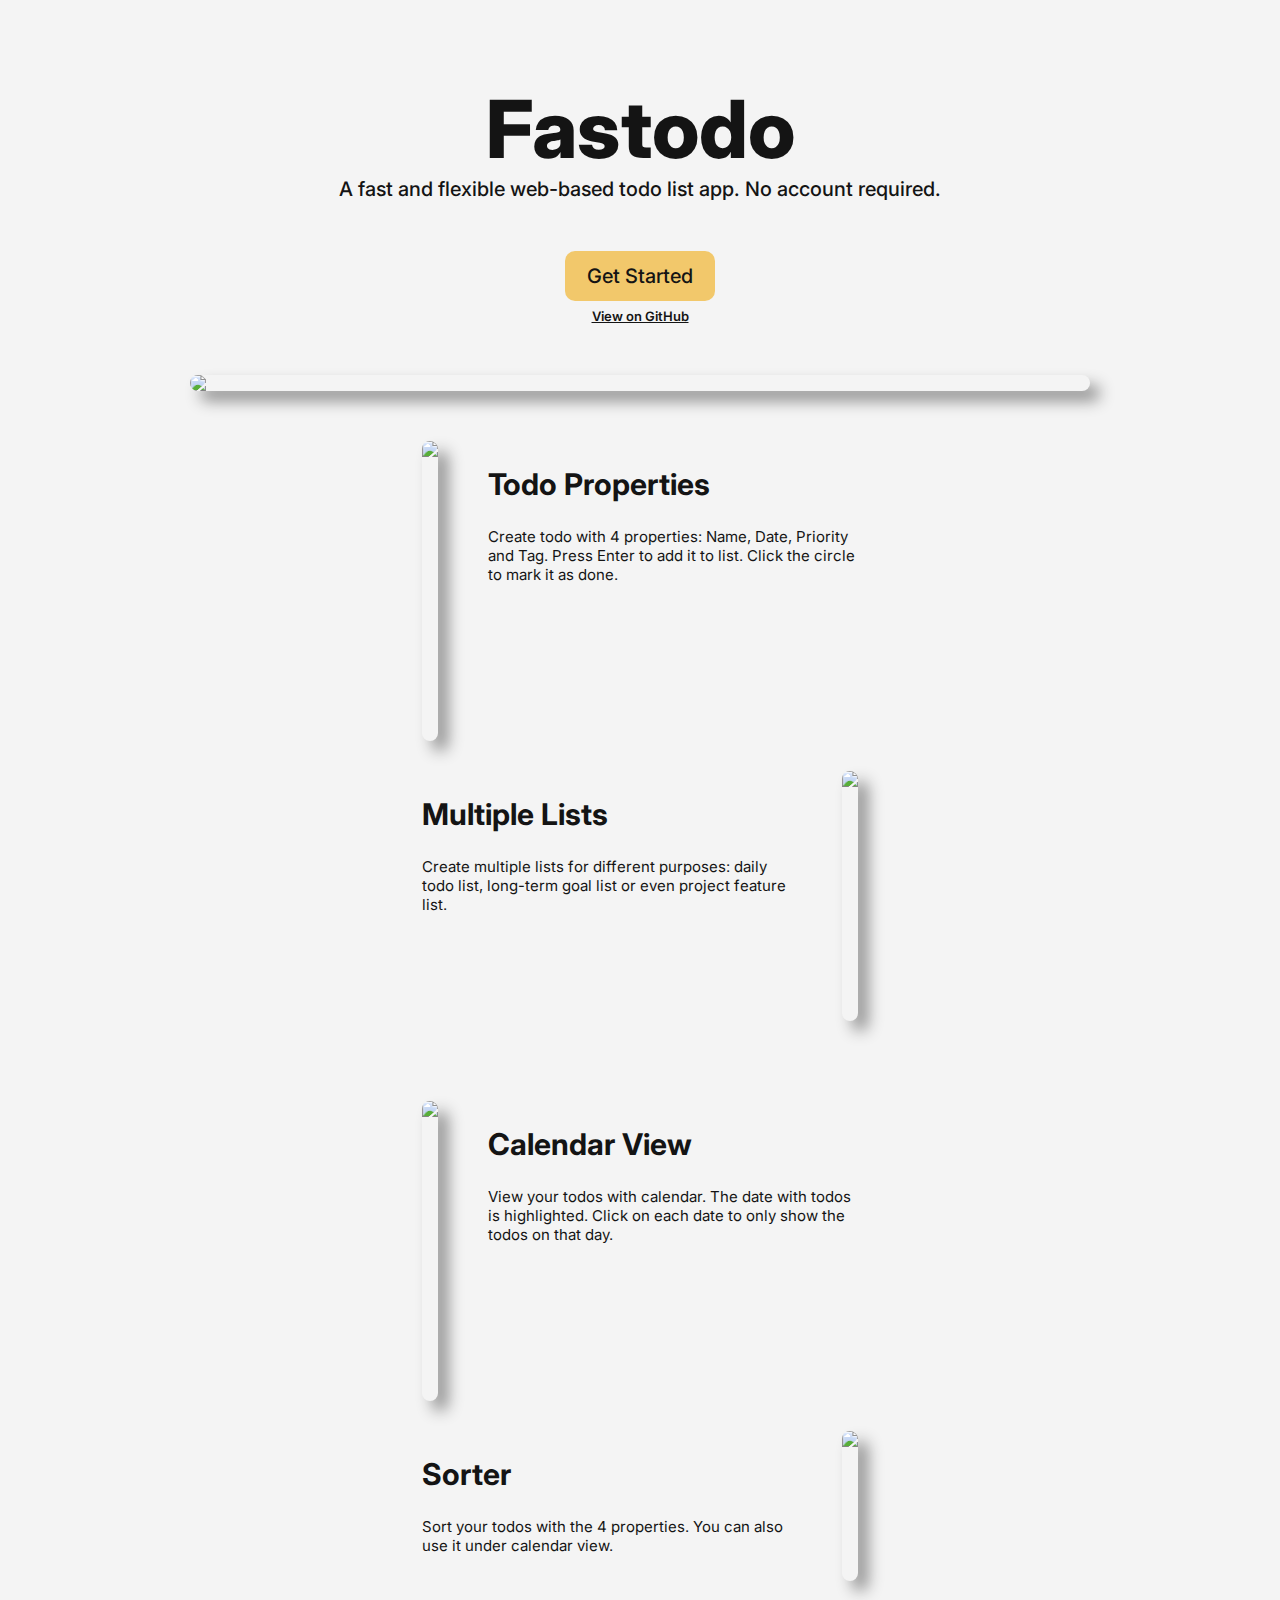
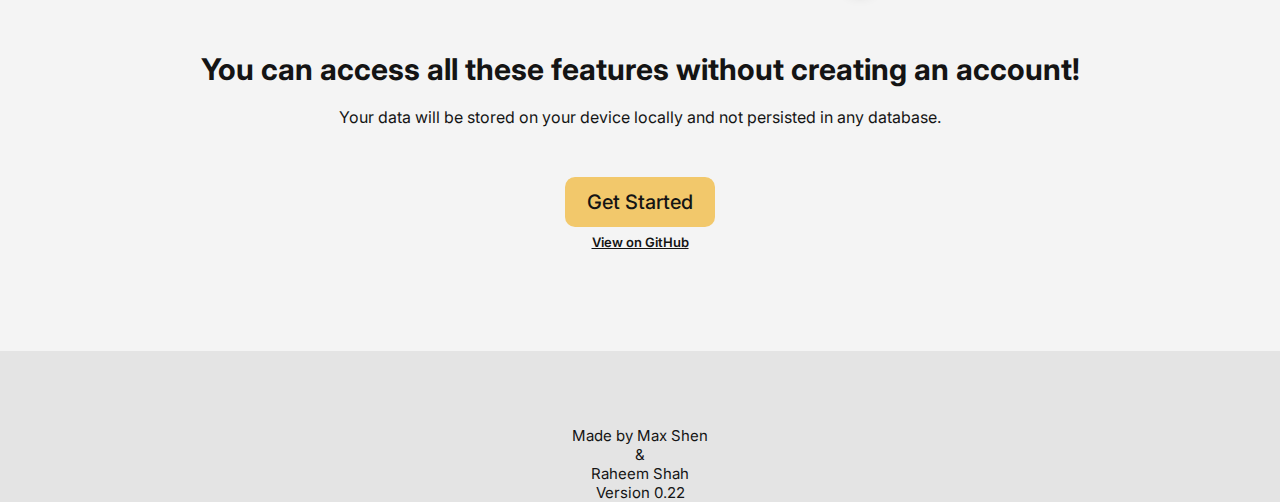
==== dashboard.html @ dde2e319 "0.22" ====
<!DOCTYPE html>

<html>
  <head>
    <title>Fastodo</title>
    <link rel="icon" type="image/x-icon" href="favicon.ico">
    <link rel="stylesheet" href="/css/dashboard.css">
    <script src="https://kit.fontawesome.com/44a1dd0b54.js" crossorigin="anonymous"></script>
    <meta name="viewport" content="width=device-width,initial-scale=1.0">
  </head>
  <body>
    <div class="mobile">
      <p>
        Use fastodo on tablet or computer.<br>
        The mobile app version is still in progress.
      </p>
      <a class="start" href="index.html">Return To Home</a>
    </div>

    <div class="left-bar">
      <div class="fastodo">
        <img class="icon" src="favicon.ico"></img>
        <a href="index.html" class="name">Fastodo </a>
      </div>
      <div class="header">My Lists</div>
      <div class="lists"></div>
      <div class="list-creator"><i class="fa-solid fa-plus"></i> New List</div>
    </div>

    <div class="greeting">
      <div class="flex-row">
        <div class="date"></div>
        <div>
          <div class="greet-message"></div>
          <span id="userEmail" class="usr-name"></span>  
          <div class="gray">What's your plan for today?</div>
          <button id="signout" title="Logout">
            <a href="#">
              <i class='bx bx-log-out icon'></i>
              <span class="text nav-text">Logout</span>
          </a>
          </button>
         </div>
      </div>
    </div>
    <div class="todo-list">
      <div class="todo-creator">
        <input type="text" class="input-name" placeholder="Add Todo"></input>
        <div>
          <label>Date</label>
          <input type="date" class="todo-creator-date"></input>
        </div>
        <div class="todo-priority">
          <label>Priority</label>
          <span>
            <input type="radio" class="high">High</input>
          </span>
          <span>
            <input type="radio" class="mid">Mid</input>
          </span>
          <span>
            <input type="radio" class="low" checked>Low</input>
          </span>
          <span></span>
        </div>
        <div>
          <label>Tag</label>
          <input type="text" class="todo-creator-tag"></input>
        </div>
      </div>
    </div>

    <div class="right-bar">
      <div class="calendar-nav">
        <i class="fa-solid fa-caret-left"></i>
        <div>
          <div class="year">2022</div>
          <div class="month"></div>
        </div>
        <i class="fa-solid fa-caret-right"></i>
      </div>
      <div class="calendar"></div>
      <div class="show-all">Show All</div>
      <div class="header">Sort Method</div>
      <div class="sort-list">
        <button class="sort-button sort-none">None</button>
        <button class="sort-button sort-name">Name</button>
        <button class="sort-button sort-date">Date</button>
        <button class="sort-button sort-priority">Priority</button>
        <button class="sort-button sort-tag">Tag</button>
      </div>
    </div>

    <!-- todo template -->
    <template class="todo-template">
      <div class="todo-title">
        <button class="todo-checkbox" checked="false">
          <svg width="10" height="10" checked="false">
            <path stroke="black" fill="transparent" d="M 1 3 L 4 7 L 8 0">
            </path>
          </svg>
        </button>
        <div class="flex-column date-name">
          <div class="display-date"></div>
          <input type="text" class="todo-name" placeholder="Todo Name"></input>
        </div>
        <input type="text" class="todo-tag"></input>
      </div>
      <div>
        <label>Date</label>
        <input type="date" class="todo-date"></input>
      </div>
      <div class="todo-priority">
        <label>Priority</label>
        <span>
          <input type="radio" class="high">High</input>
        </span>
        <span>
          <input type="radio" class="mid">Mid</input>
        </span>
        <span>
          <input type="radio" class="low">Low</input>
        </span>
        <div class="delete-button"><i class="fa-solid fa-trash-can"></i></div>
      </div>
    </template>

    <template class="list-template">
      <input type="text"></input>
      <i class="fa-solid fa-xmark"></i>
    </template>
    <script src="https://www.gstatic.com/firebasejs/7.14.1/firebase-app.js"></script>
    <script src="https://www.gstatic.com/firebasejs/7.14.1/firebase-auth.js"></script>
    <script src="js/firebase-app-compat.js"></script>
    <script src="js/firebase-storage-compat.js"></script>
    <script src="js/firebase-analytics-compat.js"></script>
    <script src="js/firebase-database-compat.js"></script>
    <script src="js/firebase-firestore-compat.js"></script>
    <script src="js/firebase-auth-compat.js"></script>
    <script src="/js/auth.js"></script>
    <script src="/js/script.js"></script>
    <script src="/js/session.js"></script>
  </body>
</html>
---- css/dashboard.css ----
@import url('https://fonts.googleapis.com/css2?family=Inter:wght@300;400;500;600;700;800&family=Source+Code+Pro:ital,wght@0,300;0,400;0,500;0,600;0,700;0,800;1,600;1,700;1,800&display=swap');

:root {
  --todo-background: #252525;
  --todo-gray: #a2a2a2;
  --left-bar-width: min(20%, 210px);
  --right-bar-width: min(30%, 320px);
  --calendar-side: min(250px, 22vw);
}

* {
  background-color: #141414;
  color: #e4e4e4;
  font-family: 'Inter', sans-serif;
  font-size: 15px;
  scrollbar-width: none;
}

::-webkit-scrollbar {
  display: none;
}

.icon {
  transform: rotate(0);
  transition: 1s;
}

.icon.rotate {
  transform: rotate(360deg);
}

.greeting {
  margin: 40px 0 40px min(520px, 20%);
  transition: 0.6s;
}

.greeting div {
  font-weight: 700;
}

.date {
  margin: auto 10px;
  font-size: min(25px, 2vw);
  text-align: center;
}

.greet-message {
  font-size: min(35px, 3vw);
}

.usr-name{
  font-size: min(35px, 2vw);
}

.gray {
  font-size: min(30px, 3vw);
  color: #909090;
}

.flex-row {
  display: flex;
  width: 690px;
  gap: 15px;
}

.left-bar {
  position: fixed;
  top: 0;
  left: 0;
  width: var(--left-bar-width);
  height: 100%;
  background-color: var(--todo-background);
}

.left-bar * {
  background-color: var(--todo-background);
}

.fastodo {
  margin: 15px 0 50px 10px;
}

.fastodo * {
  vertical-align: middle;
}

img {
  display: inline;
  width: min(25px, 3vw);
  margin-left: 5px;
}

.name {
  text-decoration: none;
  font-size: min(25px, 3vw);
  font-weight: 700;
}

.header {
  margin-left: 20px;
  font-weight: 700;
  margin-bottom: 5px;
}

.lists {
  padding: 10px 0;
  display: flex;
  flex-direction: column;
}

.lists div {
  width: min(170px, 80%);
  height: 50px;
  margin: 0 auto;
  line-height: 50px;
  padding-left: 8px;
  border-radius: 8px;
  cursor: pointer;
}

.lists input {
  width: min(140px, 80%);
  border-style: none;
  outline: none;
  pointer-events: none;
}

.lists .active {
  background-color: #f2c86b;
}

.lists .active input {
  background-color: #f2c86b;
  color: #141414;
  pointer-events: auto;
}

.fa-xmark {
  background-color: transparent;
}

.lists .fa-xmark {
  visibility: hidden;
  color: #141414;
}

.lists .active .fa-xmark {
  visibility: visible;
}

.list-creator {
  width: min(150px, 80%);
  height: 50px;
  margin: 0 auto;
  line-height: 20px;
  padding-left: 8px;
  border-radius: 8px;
  color: #a2a2a2;
  cursor: pointer;
}

.fa-plus {
  color: #a2a2a2;
}

.foot {
  position: absolute;
  left: 20px;
  bottom: 10px;
  font-size: 10px;
  color: #a2a2a2;
}

.foot a {
  font-size: 10px;
  color: #a2a2a2;
}

.sort-list {
  margin-top: 15px;
  margin-left: 35px;
  background-color: #141414;
  display: flex;
  flex-direction: column;
  height: calc(60% - var(--calendar-side));
  border-radius: 8px;
  justify-content: space-around;
  gap: 10px;
  flex-wrap: wrap;
}

.sort-method-selector {
  background-color: var(--todo-background);
  width: 50px;
  height: 50px;
  line-height: 50px;
  text-align: center;
  margin: 10px 0;
  user-select: none;
}

.sort-method-selector i {
  font-size: 18px;
  background-color: var(--todo-background);
}

.sort-button {
  background-color: #505050;
  font-size: 70%;
  border: none;
  border-radius: 6px;
  height: 50px;
  width: 50px;
  cursor: pointer;
  transition: 0.2s ease-in-out;
}

.show-all:hover {
  background-color: #f2c86b;
  color: #141414;
}

.todo-list {
  width: calc(90% - var(--left-bar-width) - var(--right-bar-width));
  margin-left: calc(5% + var(--left-bar-width));
  display: flex;
  flex-direction: column;
  align-items:stretch;
  gap: 15px;
  transition: 0.6s;
}

.todo-creator {
  color: var(--todo-gray);
  background-color: var(--todo-background);
  line-height: 50px;
  padding: 10px;
  border-radius: 8px;
  display: flex;
  flex-direction: column;
  gap: 20px;
  overflow: hidden;
  max-height: 50px;
  transition: max-height 0.5s ease-in-out;
}

.todo-creator * {
  background-color: var(--todo-background);
}

.todo-list label {
  margin-left: 2px;
}

.todo-list input {
  line-height: 50px;
  border-style: none;
  outline: none;
}

.todo-creator-date {
  margin-left: 20%;
}

.todo-creator-tag {
  width: 50%;
  padding-left: 20%;
}

.prefix {
  text-align: right;
}

.todo-tag {
  color: var(--todo-gray);
  width: 30%;
  font-size: 13px;
  text-align: right;
  pointer-events: none;
}

.todo-date {
  margin-left: 65px;
}

.todo-priority {
  display: flex;
  justify-content: space-between;
}

.todo-priority div {
  margin-left: 105px;
  cursor: pointer;
}

.todo-priority .high {
  accent-color: #f2c86b;
}

.todo-priority .mid {
  accent-color: #ffffda;
}

.todo-priority .low {
  accent-color: #a2a2a2;
}

.fa-trash-can {
  color: var(--todo-gray);
  transition: 0.3s;
}

.fa-trash-can:hover{
  color: #f2c86b;
}

.todo {
  color: var(--todo-gray);
  background-color: var(--todo-background);
  line-height: 50px;
  padding: 10px;
  border-radius: 8px;
  display: flex;
  flex-direction: column;
  gap: 20px;
  overflow: hidden;
  max-height: 50px;
  transition: 0.5s ease-in-out;
  cursor: pointer;
}

.todo *:not(svg) {
  background-color: var(--todo-background);
}

.todo-title {
  display: flex;
  align-items: center;
  background-color: var(--todo-background);
  justify-content: start;
  gap: 10px;
}

.todo-checkbox {
  padding: 0;
  margin: 0;
  width: 18px;
  height: 18px;
  border: 1.5px solid var(--todo-gray);
  border-radius: 50%;
  cursor: pointer;
  flex-shrink: 0;
}

.todo-checkbox[checked = 'false'] {
  background-color: var(--todo-background);
}

.todo-checkbox[checked = 'true'] {
  background-color: var(--checkbox-background);
}

.todo-checkbox svg {
  background-color: transparent;
  pointer-events: none;
}

.todo-checkbox svg[checked = 'false'] {
  visibility: hidden;
}

.todo-checkbox svg[checked = 'true'] {
  visibility: visible;
}

.flex-column {
  display: flex;
  flex-direction: column;
}

.flex-column .display-date {
  height: 10px;
  margin-left: 2px;
  line-height: 10px;
  font-size: 10px;
}

.display-date[checked = 'false'] {
  color: #e4e4e4;
}

.display-date[checked = 'true'] {
  color: var(--todo-gray);
}

.todo-name {
  background-color: var(--todo-background);
  font-weight: 400;
  width: 400px;
  height: 30px;
  line-height: 30px;
  display: inline-block;
  pointer-events: none;
}

.todo-name[checked = 'false'] {
  color: #e4e4e4;
}

.todo-name[checked = 'true'] {
  color: var(--todo-gray);
}

.date-name {
  width: 63%;
}

.right-bar {
  position: fixed;
  top: 0;
  right: 0;
  width: var(--right-bar-width);
  padding-top: 20px;
  height: 100%;
  background-color: var(--todo-background);
  transition: 0.6s;
}

.right-bar .calendar {
  display: grid;
  grid-template-columns: 1fr 1fr 1fr 1fr 1fr 1fr 1fr;
  text-align: center;
  width: var(--calendar-side);
  height: var(--calendar-side);
  margin: 20px auto 0px auto;
  border-radius: 12px;
  background-color: var(--todo-background);
}

.right-bar * {
  background-color: var(--todo-background);
}

.right-bar .calendar .day {
  font-weight: 700;
}

.right-bar .calendar div {
  height: min(2vw, 25px);
  width: min(2vw, 25px);
  line-height: min(2vw, 25px);
  font-size: 13px;
  cursor: pointer;
  border-radius: 50%;
  user-select: none;
}

.right-bar .calendar-nav {
  display: flex;
  gap: 20px;
  height: 40px;
  margin: 20px auto;
  justify-content: center;
}

.right-bar .calendar-nav > div {
  display: flex;
  flex-direction: column;
  font-weight: 700;
}

.right-bar .calendar-nav .month {
  text-align: center;
}

.fa-caret-left, .fa-caret-right {
  cursor: pointer;
  line-height: 40px;
  font-size: 20px;
}

.show-all {
  background-color: #505050;
  width: 100px;
  height: 30px;
  margin: 0 auto 50px auto;
  line-height: 30px;
  text-align: center;
  border-radius: 5px;
  cursor: pointer;
  transition: 0.2s ease-in-out;
}

.dim {
  position: absolute;
  top: -100%;
  left: 0;
  width: 100%;
  height: 100%;
  background-color: #000000;
  opacity: 0.5;
  z-index: 1;
  transition: 1s;
}

.mobile {
  display: none;
}

.mobile p {
  margin-top: 40%;
  font-size: 20px;
  font-weight: 700;
  text-align: center;
}

.start {
  margin: 50px auto 5px auto;
  display: block;
  text-align: center;
  font-size: 17px;
  font-weight: 500;
  width: 150px;
  height: 50px;
  line-height: 50px;
  border-radius: 10px;
  background-color: #f2c86b;
  color: #141414;
  text-decoration: none;
}

@media only screen and (max-width: 500px) {
  * {
    background-color: #f4f4f4;
    color: #141414;
  }

  body * :not(.mobile, .mobile *) {
    display: none;
  }

  .left-bar, .right-bar {
    display: none;
  }

  .mobile {
    display: block;
  }
}
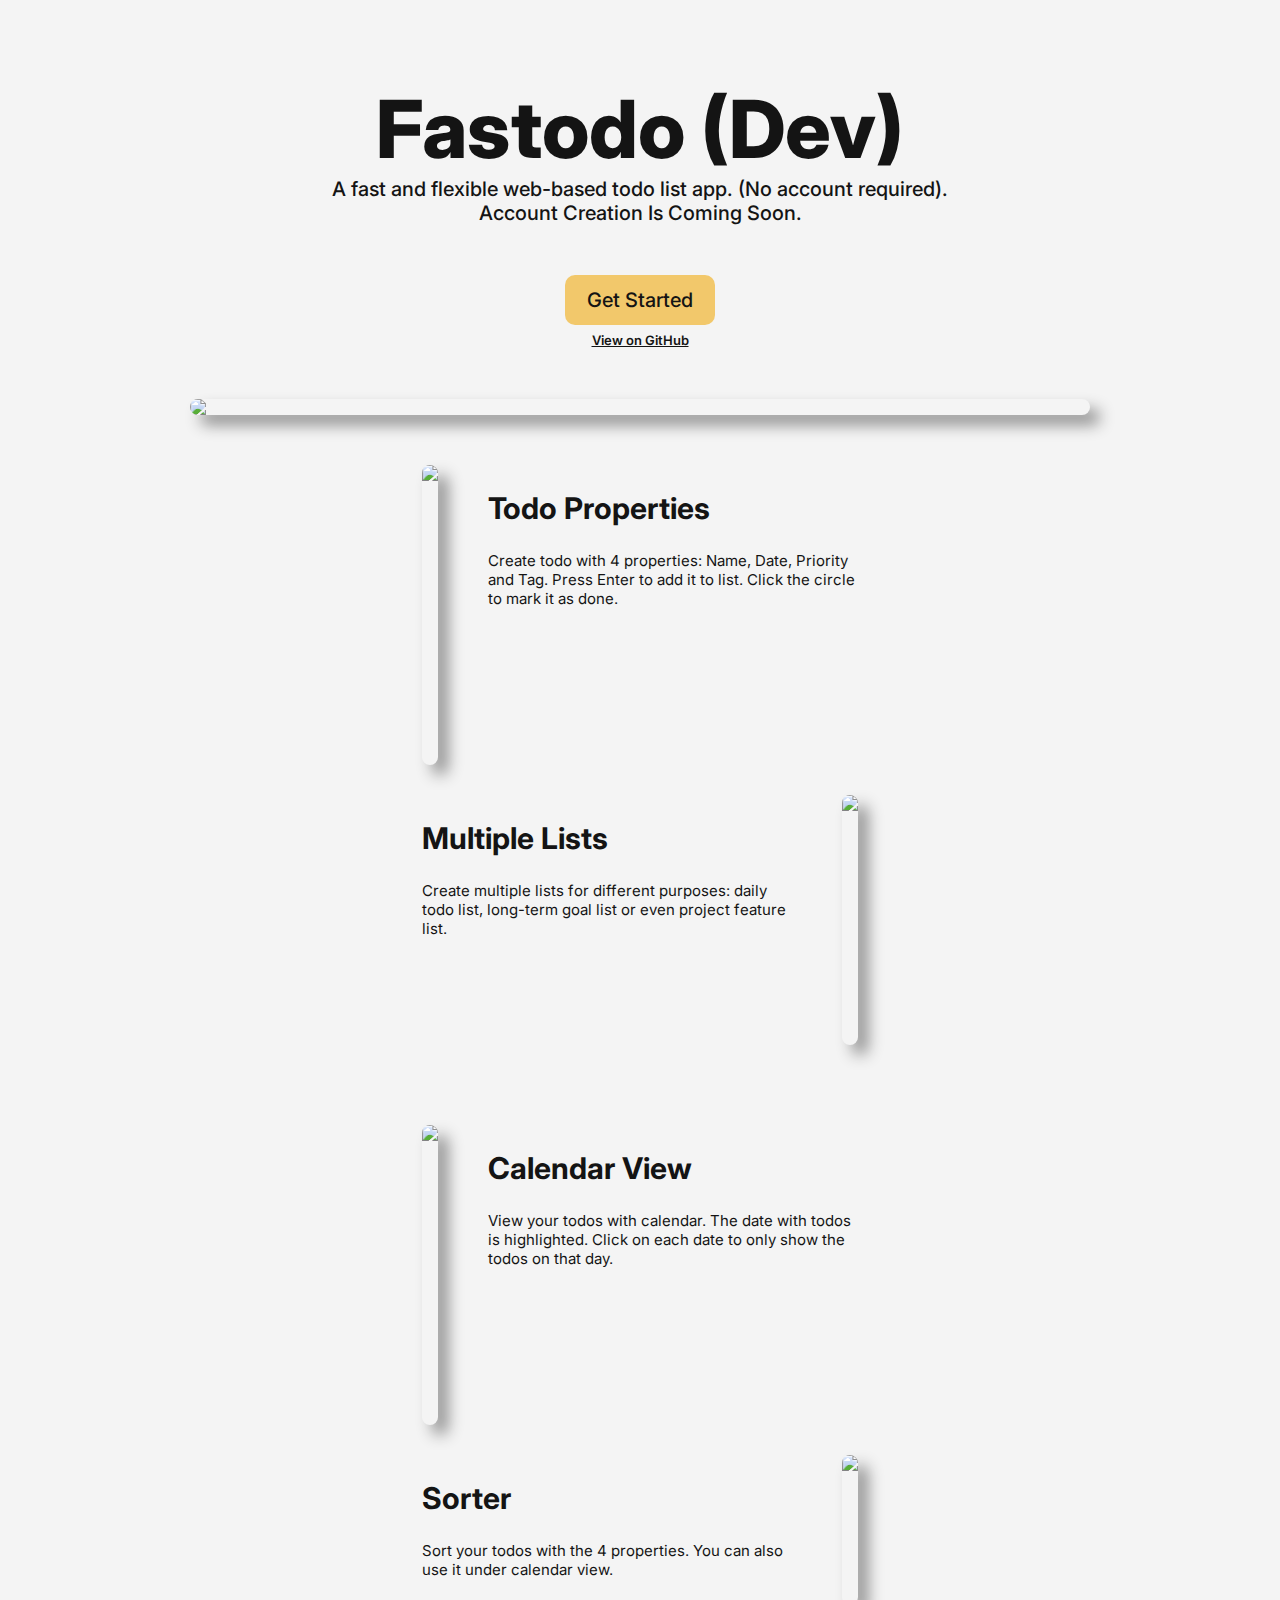
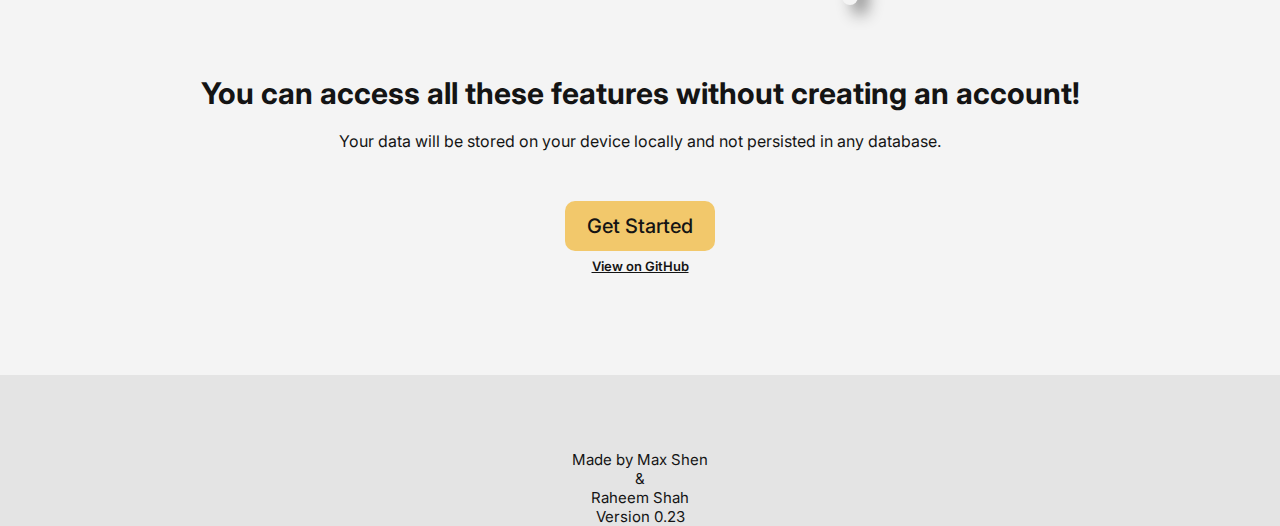
==== commit 3bb23604: "0.23" ====
--- a/dashboard.html
+++ b/dashboard.html
@@ -1,114 +1,57 @@
 <!DOCTYPE html>
 
 <html>
-  <head>
-    <title>Fastodo</title>
-    <link rel="icon" type="image/x-icon" href="favicon.ico">
-    <link rel="stylesheet" href="/css/dashboard.css">
-    <script src="https://kit.fontawesome.com/44a1dd0b54.js" crossorigin="anonymous"></script>
-    <meta name="viewport" content="width=device-width,initial-scale=1.0">
-  </head>
-  <body>
-    <div class="mobile">
-      <p>
-        Use fastodo on tablet or computer.<br>
-        The mobile app version is still in progress.
-      </p>
-      <a class="start" href="index.html">Return To Home</a>
+
+<head>
+  <title>Fastodo</title>
+  <link rel="icon" type="image/x-icon" href="favicon.ico">
+  <link rel="stylesheet" href="/css/dashboard.css">
+  <script src="https://kit.fontawesome.com/44a1dd0b54.js" crossorigin="anonymous"></script>
+  <meta name="viewport" content="width=device-width,initial-scale=1.0">
+  <script src="https://cdnjs.cloudflare.com/ajax/libs/jquery/3.6.3/jquery.min.js"
+    integrity="sha512-STof4xm1wgkfm7heWqFJVn58Hm3EtS31XFaagaa8VMReCXAkQnJZ+jEy8PCC/iT18dFy95WcExNHFTqLyp72eQ=="
+    crossorigin="anonymous" referrerpolicy="no-referrer"></script>
+  <script src="https://cdnjs.cloudflare.com/ajax/libs/jqueryui/1.13.2/jquery-ui.min.js"
+    integrity="sha512-57oZ/vW8ANMjR/KQ6Be9v/+/h6bq9/l3f0Oc7vn6qMqyhvPd1cvKBRWWpzu0QoneImqr2SkmO4MSqU+RpHom3Q=="
+    crossorigin="anonymous" referrerpolicy="no-referrer"></script>
+</head>
+
+<body>
+  <div class="mobile">
+    <p>
+      Use fastodo on tablet or computer.<br>
+      The mobile app version is still in progress.
+    </p>
+    <a class="start" href="index.html">Return To Home</a>
+  </div>
+
+  <div class="left-bar">
+    <div class="fastodo">
+      <img class="icon" src="favicon.ico"></img>
+      <a href="index.html" class="name">Fastodo </a>
     </div>
+    <div class="header">My Lists</div>
+    <div class="lists"></div>
+    <div class="list-creator"><i class="fa-solid fa-plus"></i> New List</div>
+  </div>
 
-    <div class="left-bar">
-      <div class="fastodo">
-        <img class="icon" src="favicon.ico"></img>
-        <a href="index.html" class="name">Fastodo </a>
-      </div>
-      <div class="header">My Lists</div>
-      <div class="lists"></div>
-      <div class="list-creator"><i class="fa-solid fa-plus"></i> New List</div>
-    </div>
-
-    <div class="greeting">
-      <div class="flex-row">
-        <div class="date"></div>
-        <div>
-          <div class="greet-message"></div>
-          <span id="userEmail" class="usr-name"></span>  
-          <div class="gray">What's your plan for today?</div>
-          <button id="signout" title="Logout">
-            <a href="#">
-              <i class='bx bx-log-out icon'></i>
-              <span class="text nav-text">Logout</span>
-          </a>
-          </button>
-         </div>
+  <div class="greeting">
+    <div class="flex-row">
+      <div class="date"></div>
+      <div>
+        <div class="greet-message"></div>
+        <span id="userEmail" class="usr-name"></span>
+        <div class="gray">What's your plan for today?</div>
       </div>
     </div>
-    <div class="todo-list">
-      <div class="todo-creator">
-        <input type="text" class="input-name" placeholder="Add Todo"></input>
-        <div>
-          <label>Date</label>
+  </div>
+  <div class="todo-list">
+    <div class="todo-creator">
+      <input type="text" class="input-name" placeholder="Add Todo"></input>
+      <div>
+        <label for="datepicker">Pick a Date
           <input type="date" class="todo-creator-date"></input>
-        </div>
-        <div class="todo-priority">
-          <label>Priority</label>
-          <span>
-            <input type="radio" class="high">High</input>
-          </span>
-          <span>
-            <input type="radio" class="mid">Mid</input>
-          </span>
-          <span>
-            <input type="radio" class="low" checked>Low</input>
-          </span>
-          <span></span>
-        </div>
-        <div>
-          <label>Tag</label>
-          <input type="text" class="todo-creator-tag"></input>
-        </div>
-      </div>
-    </div>
-
-    <div class="right-bar">
-      <div class="calendar-nav">
-        <i class="fa-solid fa-caret-left"></i>
-        <div>
-          <div class="year">2022</div>
-          <div class="month"></div>
-        </div>
-        <i class="fa-solid fa-caret-right"></i>
-      </div>
-      <div class="calendar"></div>
-      <div class="show-all">Show All</div>
-      <div class="header">Sort Method</div>
-      <div class="sort-list">
-        <button class="sort-button sort-none">None</button>
-        <button class="sort-button sort-name">Name</button>
-        <button class="sort-button sort-date">Date</button>
-        <button class="sort-button sort-priority">Priority</button>
-        <button class="sort-button sort-tag">Tag</button>
-      </div>
-    </div>
-
-    <!-- todo template -->
-    <template class="todo-template">
-      <div class="todo-title">
-        <button class="todo-checkbox" checked="false">
-          <svg width="10" height="10" checked="false">
-            <path stroke="black" fill="transparent" d="M 1 3 L 4 7 L 8 0">
-            </path>
-          </svg>
-        </button>
-        <div class="flex-column date-name">
-          <div class="display-date"></div>
-          <input type="text" class="todo-name" placeholder="Todo Name"></input>
-        </div>
-        <input type="text" class="todo-tag"></input>
-      </div>
-      <div>
-        <label>Date</label>
-        <input type="date" class="todo-date"></input>
+          
       </div>
       <div class="todo-priority">
         <label>Priority</label>
@@ -119,26 +62,89 @@
           <input type="radio" class="mid">Mid</input>
         </span>
         <span>
-          <input type="radio" class="low">Low</input>
+          <input type="radio" class="low" checked>Low</input>
         </span>
-        <div class="delete-button"><i class="fa-solid fa-trash-can"></i></div>
+        <span></span>
       </div>
-    </template>
+      <div>
+        <label>Tag</label>
+        <input type="text" class="todo-creator-tag"></input>
+      </div>
+    </div>
+  </div>
 
-    <template class="list-template">
-      <input type="text"></input>
-      <i class="fa-solid fa-xmark"></i>
-    </template>
-    <script src="https://www.gstatic.com/firebasejs/7.14.1/firebase-app.js"></script>
-    <script src="https://www.gstatic.com/firebasejs/7.14.1/firebase-auth.js"></script>
-    <script src="js/firebase-app-compat.js"></script>
-    <script src="js/firebase-storage-compat.js"></script>
-    <script src="js/firebase-analytics-compat.js"></script>
-    <script src="js/firebase-database-compat.js"></script>
-    <script src="js/firebase-firestore-compat.js"></script>
-    <script src="js/firebase-auth-compat.js"></script>
-    <script src="/js/auth.js"></script>
-    <script src="/js/script.js"></script>
-    <script src="/js/session.js"></script>
-  </body>
-</html>
+  <div class="right-bar">
+    <div class="calendar-nav">
+      <i class="fa-solid fa-caret-left"></i>
+      <div>
+        <div class="year">2022</div>
+        <div class="month"></div>
+      </div>
+      <i class="fa-solid fa-caret-right"></i>
+    </div>
+    <div class="calendar"></div>
+    <div class="show-all">Show All</div>
+    <div class="header">Sort Method</div>
+    <div class="sort-list">
+      <button class="sort-button sort-none">None</button>
+      <button class="sort-button sort-name">Name</button>
+      <button class="sort-button sort-date">Date</button>
+      <button class="sort-button sort-priority">Priority</button>
+      <button class="sort-button sort-tag">Tag</button>
+    </div>
+    <div class="show-all2" id="signout">Logout</div>
+  </div>
+
+  <!-- todo template -->
+  <template class="todo-template">
+    <div class="todo-title">
+      <button class="todo-checkbox" checked="false">
+        <svg width="10" height="10" checked="false">
+          <path stroke="black" fill="transparent" d="M 1 3 L 4 7 L 8 0">
+          </path>
+        </svg>
+      </button>
+      <div class="flex-column date-name">
+        <div class="display-date"></div>
+        <input type="text" class="todo-name" placeholder="Todo Name"></input>
+      </div>
+      <input type="text" class="todo-tag"></input>
+    </div>
+    <div>
+      <label>Date</label>
+      <input type="date" class="todo-date"></input>
+    </div>
+    <div class="todo-priority">
+      <label>Priority</label>
+      <span>
+        <input type="radio" class="high">High</input>
+      </span>
+      <span>
+        <input type="radio" class="mid">Mid</input>
+      </span>
+      <span>
+        <input type="radio" class="low">Low</input>
+      </span>
+      <div class="delete-button"><i class="fa-solid fa-trash-can"></i></div>
+    </div>
+  </template>
+
+  <template class="list-template">
+    <input type="text"></input>
+    <i class="fa-solid fa-xmark"></i>
+  </template>
+  <script src="https://www.gstatic.com/firebasejs/7.14.1/firebase-app.js"></script>
+  <script src="https://www.gstatic.com/firebasejs/7.14.1/firebase-auth.js"></script>
+  <script src="js/firebase-app-compat.js"></script>
+  <script src="js/firebase-storage-compat.js"></script>
+  <script src="js/firebase-analytics-compat.js"></script>
+  <script src="js/firebase-database-compat.js"></script>
+  <script src="js/firebase-firestore-compat.js"></script>
+  <script src="js/firebase-auth-compat.js"></script>
+  <script src="/js/auth.js"></script>
+  <script src="/js/script.js"></script>
+  <script src="/js/session.js"></script>
+  <script src="/js/calendar.js"></script>
+</body>
+
+</html>--- a/css/dashboard.css
+++ b/css/dashboard.css
@@ -94,6 +94,7 @@
   text-decoration: none;
   font-size: min(25px, 3vw);
   font-weight: 700;
+  padding-left: 6px;
 }
 
 .header {
@@ -129,6 +130,13 @@
   background-color: #f2c86b;
 }
 
+.lists :hover {
+  background-color: #f2c86b;
+  transition: 1s;
+  
+}
+
+
 .lists .active input {
   background-color: #f2c86b;
   color: #141414;
@@ -152,15 +160,25 @@
   width: min(150px, 80%);
   height: 50px;
   margin: 0 auto;
-  line-height: 20px;
-  padding-left: 8px;
+  line-height: 50px;
   border-radius: 8px;
   color: #a2a2a2;
   cursor: pointer;
+  text-align: center;
+}
+ .list-creator:hover {
+  background-color: #f2c86b;
+  transition: 0.5s;
+  color: #EEE;
 }
 
 .fa-plus {
   color: #a2a2a2;
+  background-color: transparent;
+}
+
+.fa-plus:hover {
+  color: #EEE;
 }
 
 .foot {
@@ -176,7 +194,7 @@
   color: #a2a2a2;
 }
 
-.sort-list {
+/* .sort-list{
   margin-top: 15px;
   margin-left: 35px;
   background-color: #141414;
@@ -187,6 +205,14 @@
   justify-content: space-around;
   gap: 10px;
   flex-wrap: wrap;
+  display: inline-block; 
+	text-align: left; 
+} */
+
+.sort-list :hover {
+  background-color: #f2c86b;
+  transition: 0.5s;
+  color: #141414;
 }
 
 .sort-method-selector {
@@ -213,11 +239,15 @@
   width: 50px;
   cursor: pointer;
   transition: 0.2s ease-in-out;
-}
+  
+}
+
+
 
 .show-all:hover {
   background-color: #f2c86b;
   color: #141414;
+  transition: 1s;
 }
 
 .todo-list {
@@ -244,9 +274,15 @@
   transition: max-height 0.5s ease-in-out;
 }
 
+/* .todo-creator:hover {
+  background-color: #f2c86b;
+  transition: 1s;
+} */
+
 .todo-creator * {
   background-color: var(--todo-background);
 }
+
 
 .todo-list label {
   margin-left: 2px;
@@ -258,9 +294,20 @@
   outline: none;
 }
 
+
+
+::placeholder {
+  color: #EEE;
+}
+
 .todo-creator-date {
   margin-left: 20%;
-}
+  text-transform: uppercase;
+  color-scheme: dark;
+  
+}
+
+
 
 .todo-creator-tag {
   width: 50%;
@@ -439,6 +486,7 @@
 
 .right-bar * {
   background-color: var(--todo-background);
+  text-align: center;
 }
 
 .right-bar .calendar .day {
@@ -489,6 +537,25 @@
   border-radius: 5px;
   cursor: pointer;
   transition: 0.2s ease-in-out;
+}
+
+.show-all2 {
+  background-color: #505050;
+  width: 100px;
+  height: 30px;
+  margin: 0 auto 50px auto;
+  line-height: 30px;
+  text-align: center;
+  border-radius: 5px;
+  cursor: pointer;
+  transition: 0.2s ease-in-out;
+  position: absolute;
+  bottom: 10px;
+  right: 109px;
+}
+
+.show-all2:hover {
+  background-color: #de5050;
 }
 
 .dim {
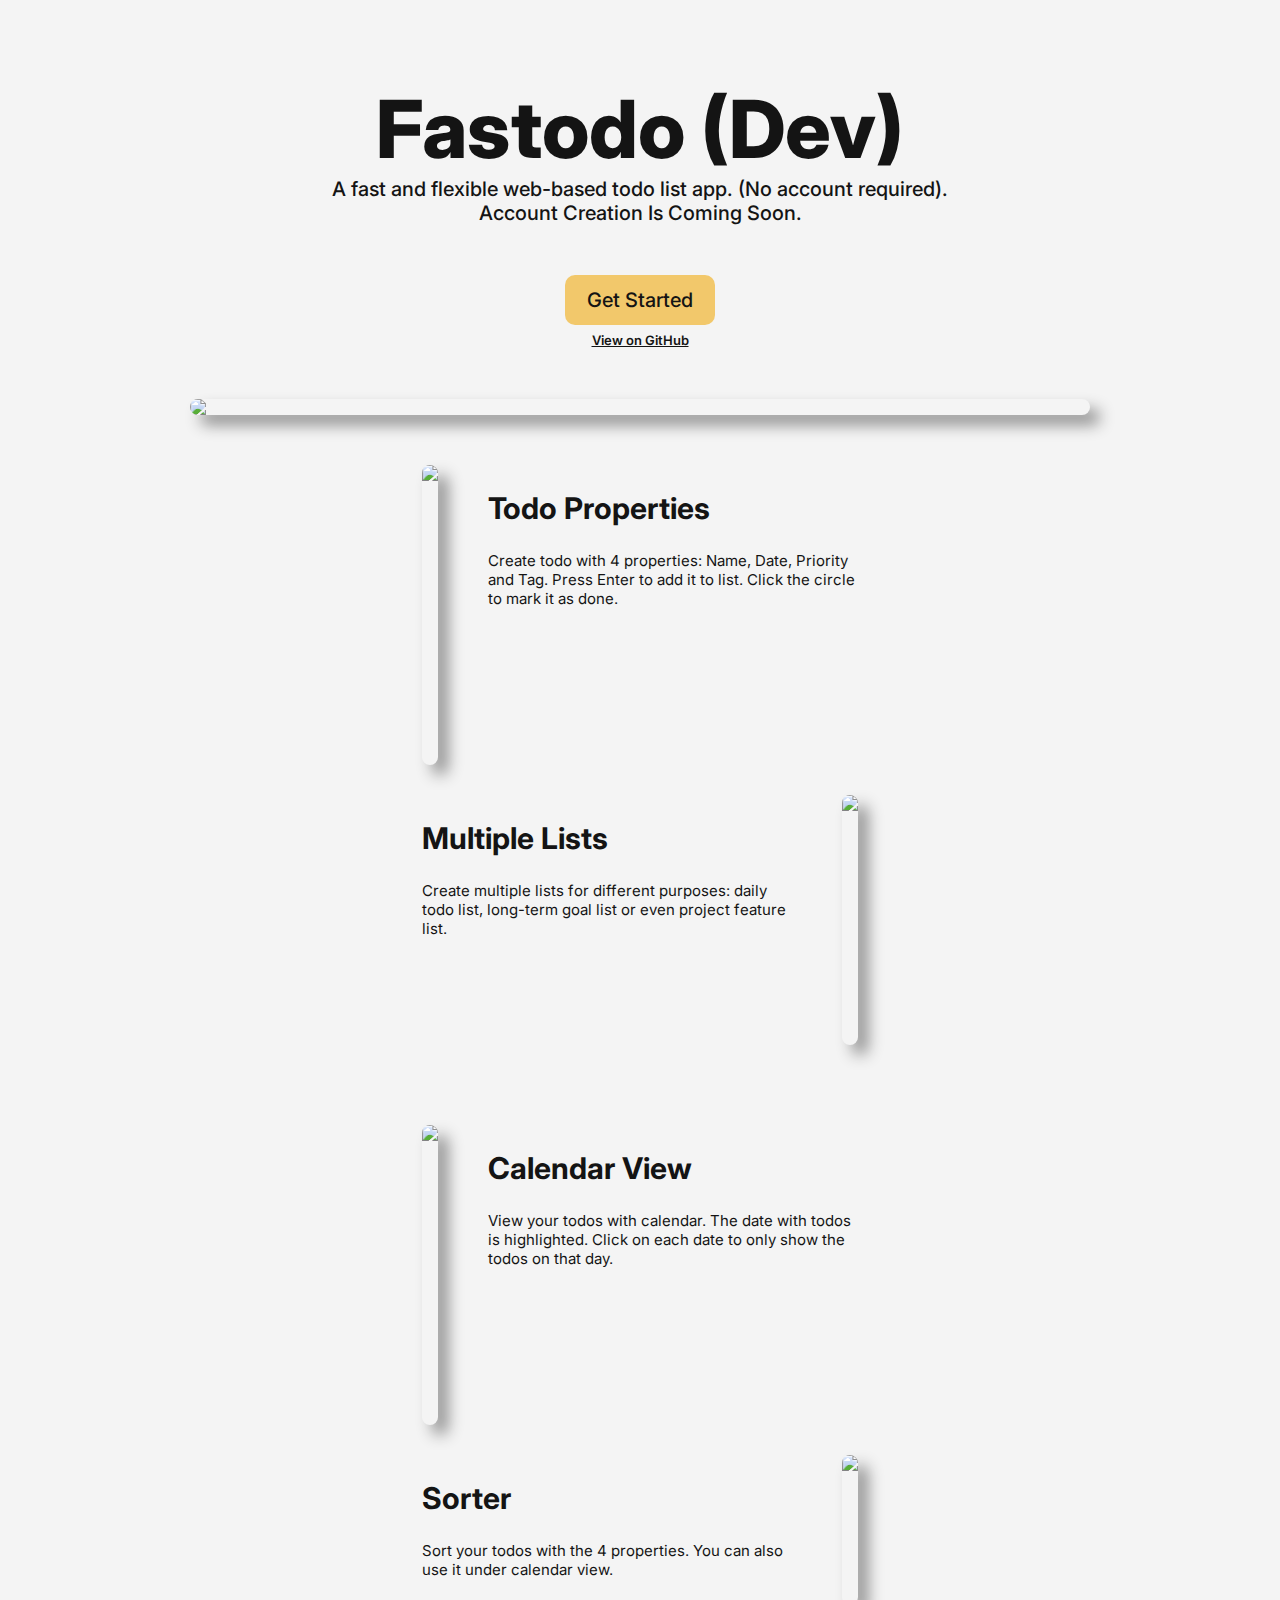
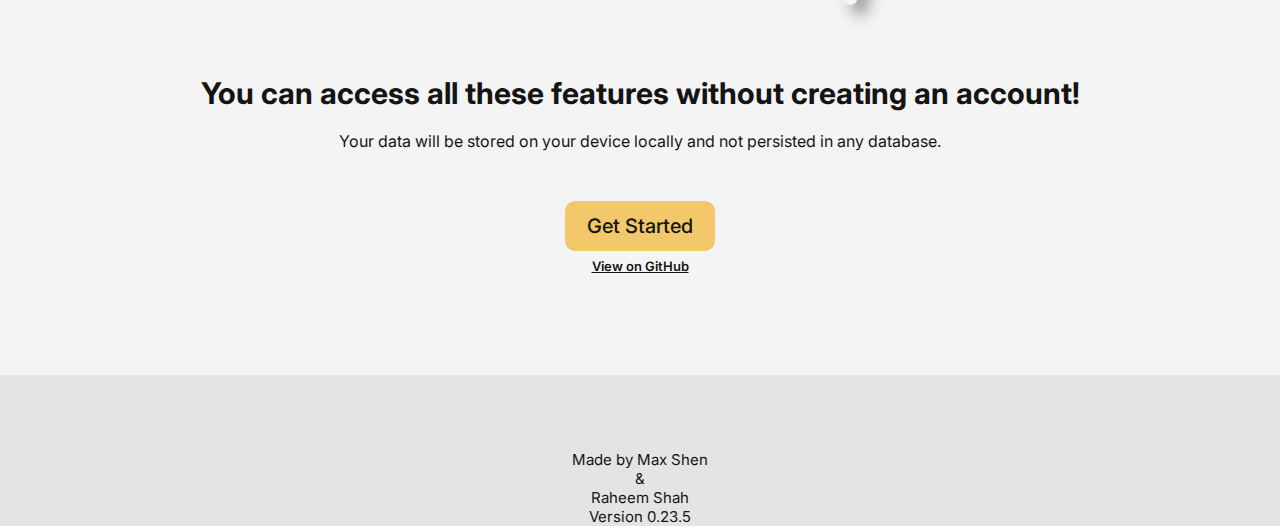
==== commit 478a3cde: "0.23.5" ====
--- a/dashboard.html
+++ b/dashboard.html
@@ -84,7 +84,7 @@
     </div>
     <div class="calendar"></div>
     <div class="show-all">Show All</div>
-    <div class="header">Sort Method</div>
+    <div class="header2">Sort Method</div>
     <div class="sort-list">
       <button class="sort-button sort-none">None</button>
       <button class="sort-button sort-name">Name</button>
@@ -93,6 +93,7 @@
       <button class="sort-button sort-tag">Tag</button>
     </div>
     <div class="show-all2" id="signout">Logout</div>
+    <div class="header3">Build Version - 0.23.5</div>
   </div>
 
   <!-- todo template -->
--- a/css/dashboard.css
+++ b/css/dashboard.css
@@ -101,6 +101,19 @@
   margin-left: 20px;
   font-weight: 700;
   margin-bottom: 5px;
+}
+
+.header2{
+  font-weight: 700;
+  margin-bottom: 5px;
+  background-color: var(--todo-background);
+}
+
+.header3{
+  font-weight: 700;
+  margin-bottom: 5px;
+  padding-top: 10px;
+  background-color: var(--todo-background);
 }
 
 .lists {
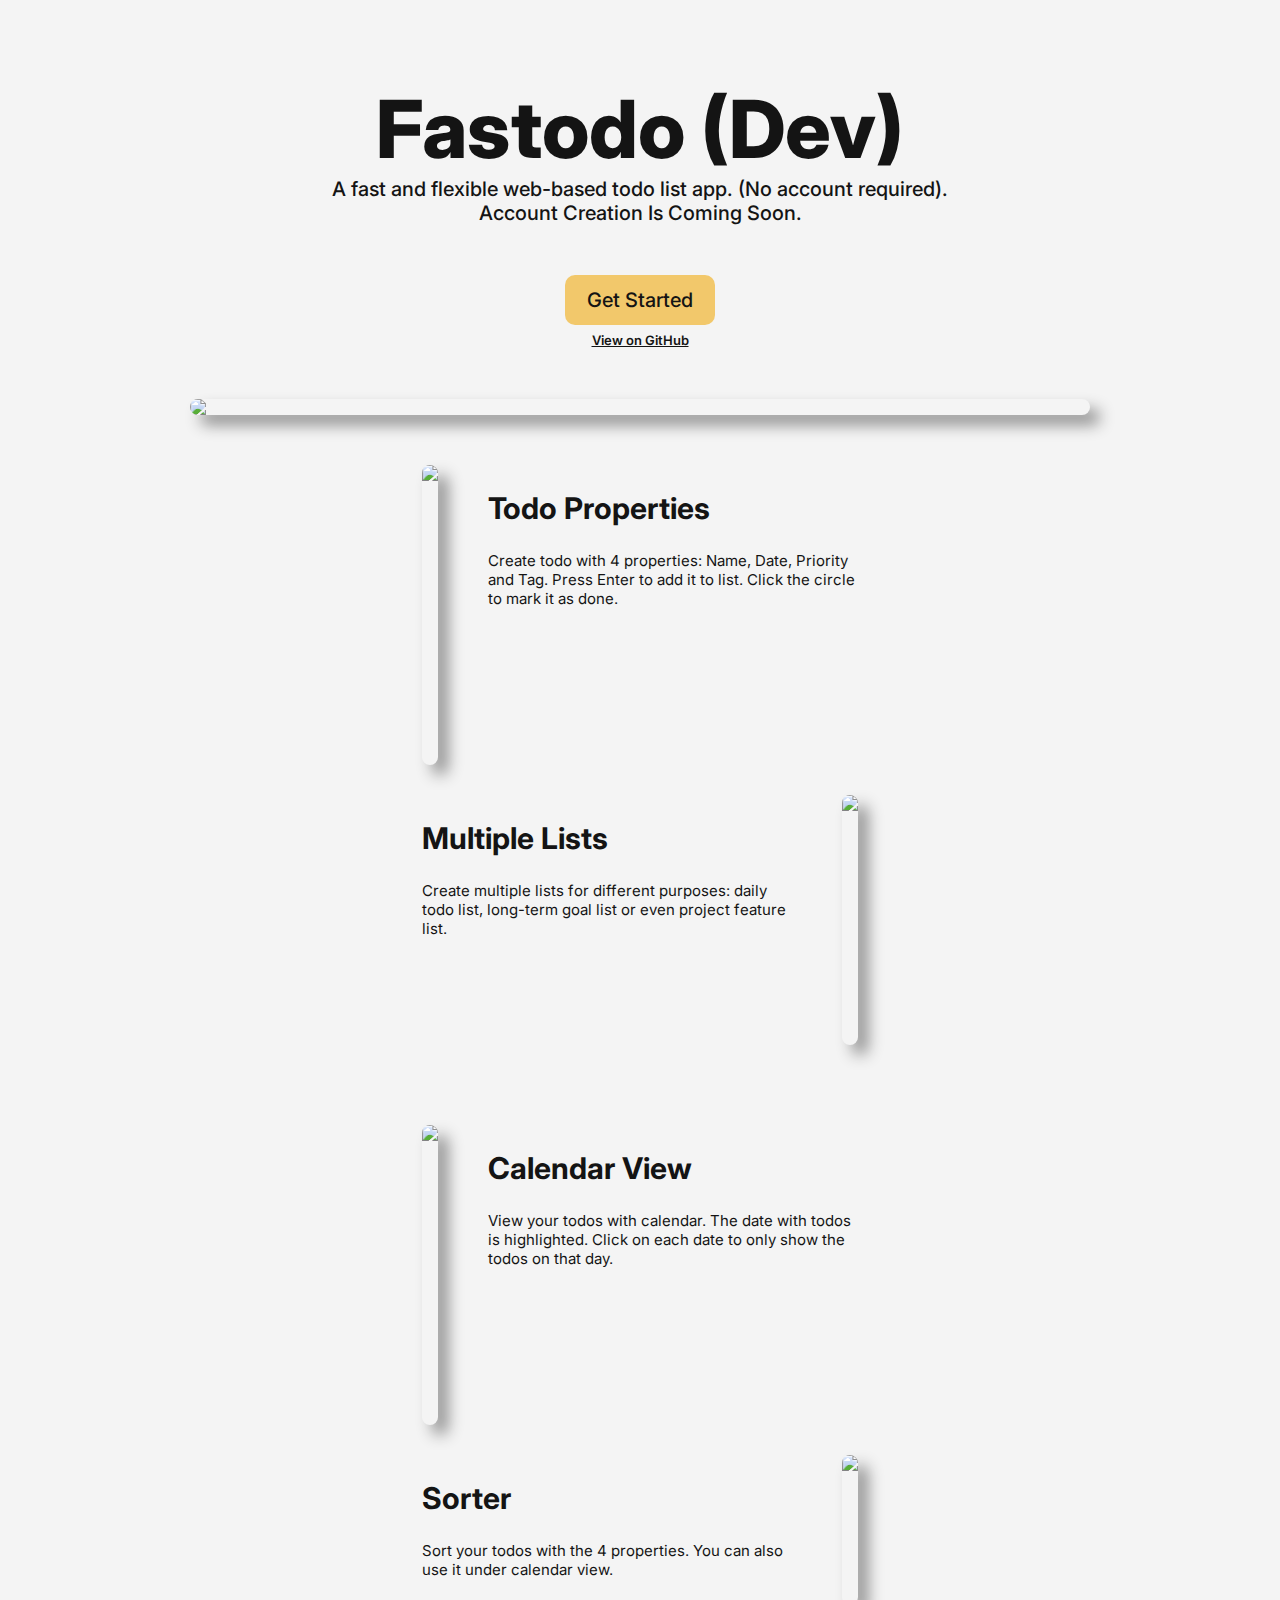
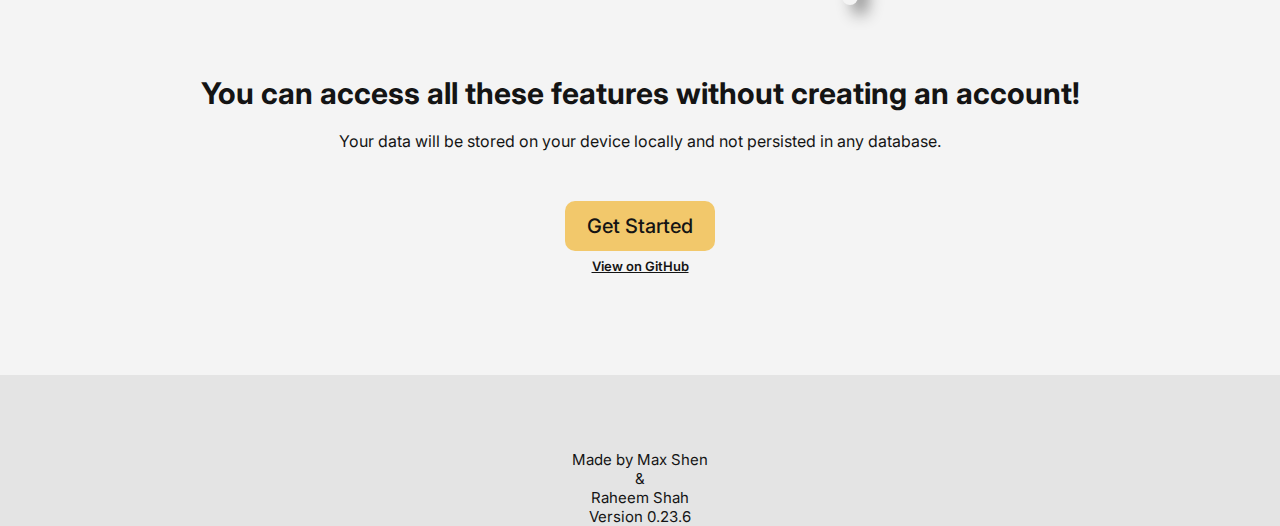
==== commit a29ee662: "0.23.6" ====
--- a/dashboard.html
+++ b/dashboard.html
@@ -93,7 +93,7 @@
       <button class="sort-button sort-tag">Tag</button>
     </div>
     <div class="show-all2" id="signout">Logout</div>
-    <div class="header3">Build Version - 0.23.5</div>
+    <div class="header3">Build Version - 0.23.6</div>
   </div>
 
   <!-- todo template -->
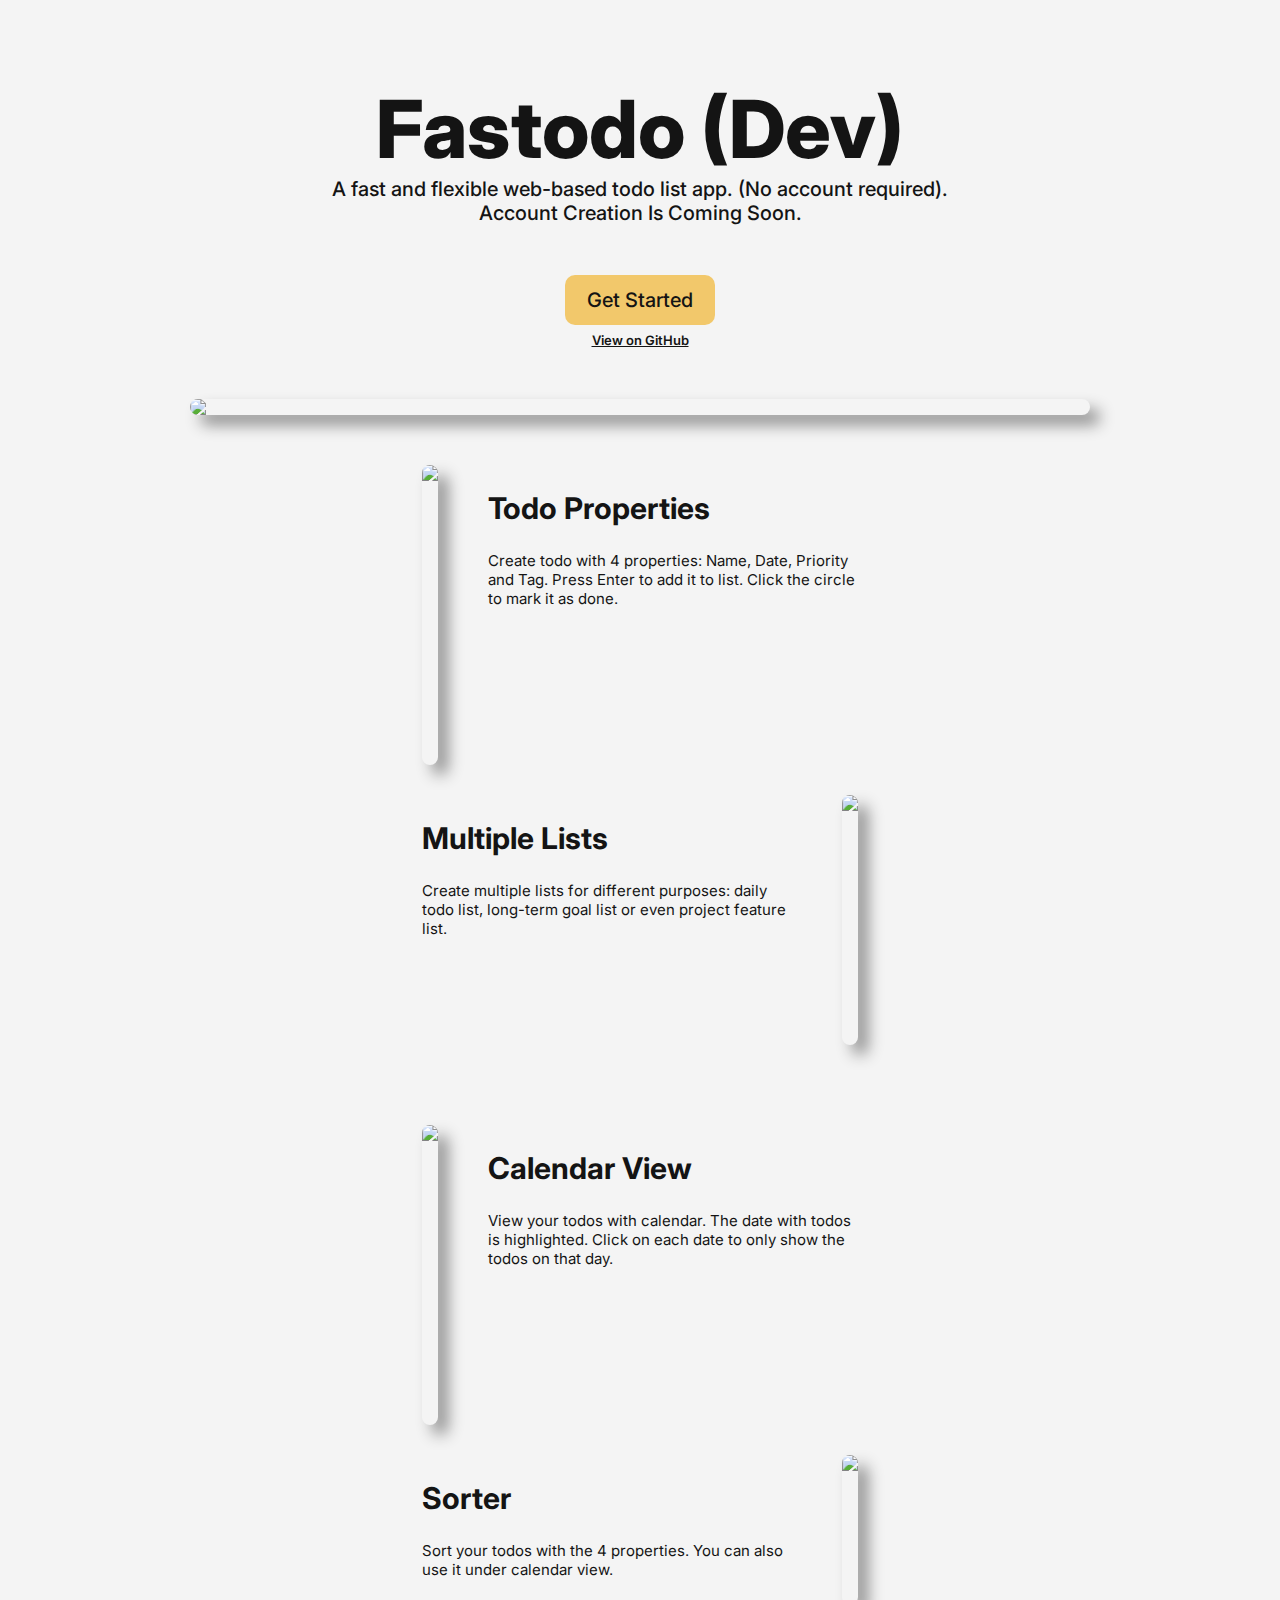
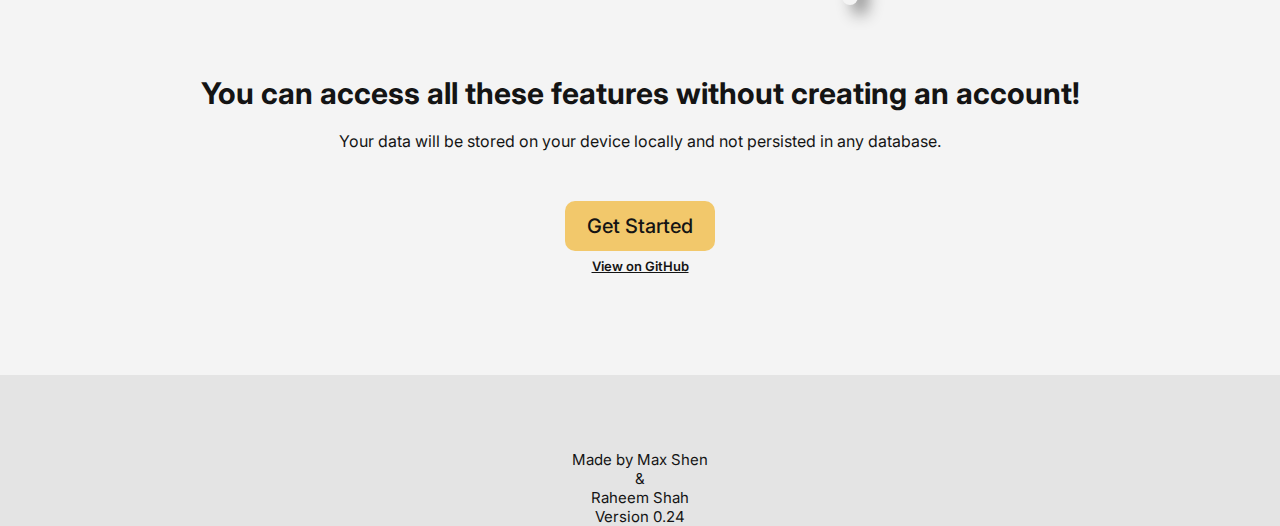
==== commit ea3e3b73: "0.24" ====
--- a/dashboard.html
+++ b/dashboard.html
@@ -93,7 +93,7 @@
       <button class="sort-button sort-tag">Tag</button>
     </div>
     <div class="show-all2" id="signout">Logout</div>
-    <div class="header3">Build Version - 0.23.6</div>
+    <div class="header3">Build Version - 0.24</div>
   </div>
 
   <!-- todo template -->
--- a/css/dashboard.css
+++ b/css/dashboard.css
@@ -277,7 +277,7 @@
   color: var(--todo-gray);
   background-color: var(--todo-background);
   line-height: 50px;
-  padding: 10px;
+  padding: 20px;
   border-radius: 8px;
   display: flex;
   flex-direction: column;
@@ -378,7 +378,7 @@
   color: var(--todo-gray);
   background-color: var(--todo-background);
   line-height: 50px;
-  padding: 10px;
+  padding: 20px;
   border-radius: 8px;
   display: flex;
   flex-direction: column;
@@ -402,14 +402,20 @@
 }
 
 .todo-checkbox {
-  padding: 0;
-  margin: 0;
-  width: 18px;
-  height: 18px;
-  border: 1.5px solid var(--todo-gray);
-  border-radius: 50%;
-  cursor: pointer;
-  flex-shrink: 0;
+  border-color: rgb(173, 23, 35);
+  --checkbox-background: #ad1723;
+  width: auto;
+  height: auto;
+  border-radius: 5px;
+  background-color: #ad1723;
+  display: flex;
+  justify-content: center;
+  align-items: center;
+  flex-direction: row-reverse;
+  padding-left: 10px;
+  padding-right: 10px;
+  padding-top: 5px;
+  padding-bottom: 5px;
 }
 
 .todo-checkbox[checked = 'false'] {
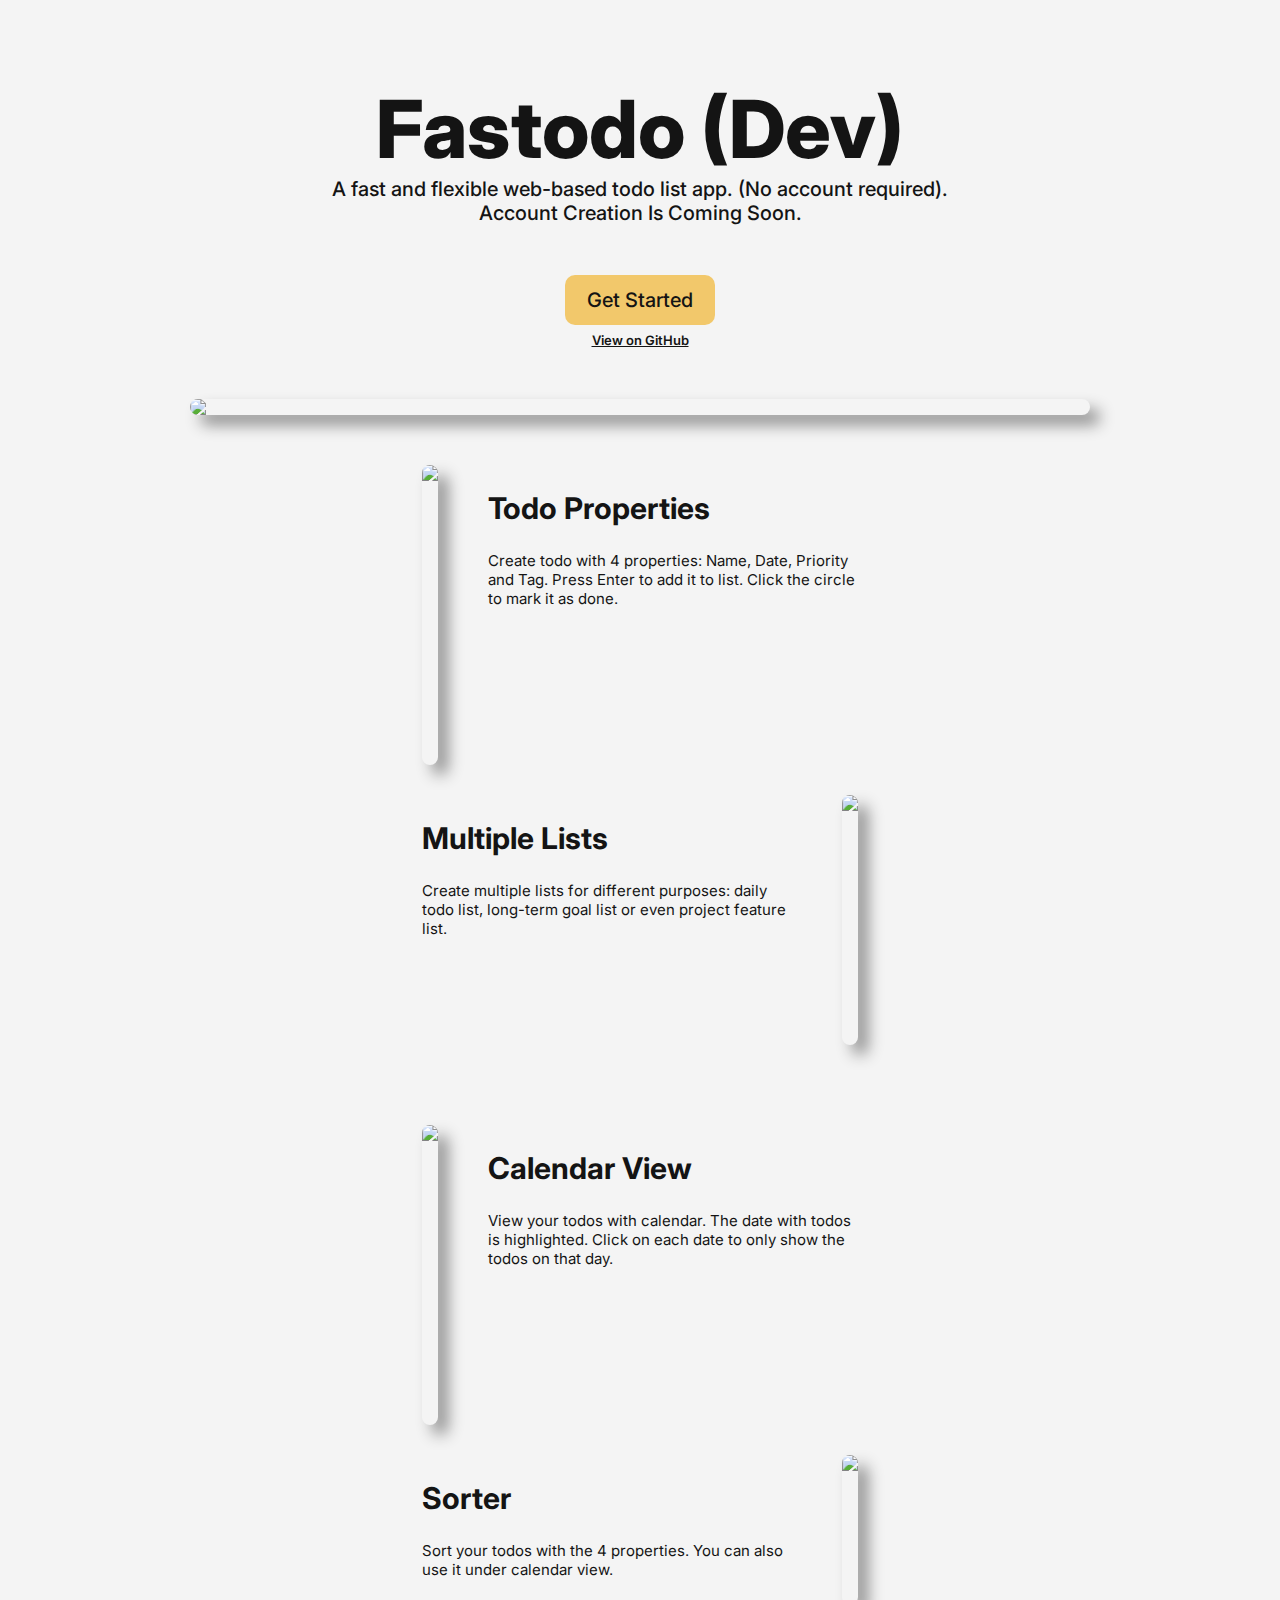
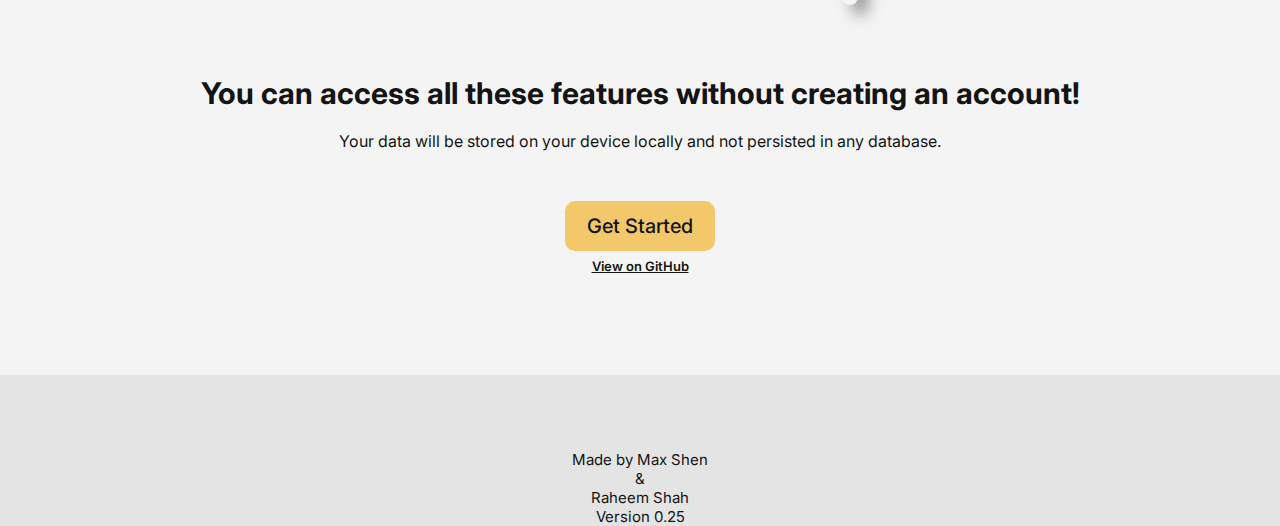
==== commit 1e1603ef: "0.25" ====
--- a/dashboard.html
+++ b/dashboard.html
@@ -47,7 +47,7 @@
   </div>
   <div class="todo-list">
     <div class="todo-creator">
-      <input type="text" class="input-name" placeholder="Add Todo"></input>
+      <input type="text" class="input-name" placeholder="Start By Entering A Title Here"></input>
       <div>
         <label for="datepicker">Pick a Date
           <input type="date" class="todo-creator-date"></input>
@@ -93,7 +93,8 @@
       <button class="sort-button sort-tag">Tag</button>
     </div>
     <div class="show-all2" id="signout">Logout</div>
-    <div class="header3">Build Version - 0.24</div>
+    <div class="header3">Build Version - 0.25 / Feb</div>
+    <div class="header4">Stable</div>
   </div>
 
   <!-- todo template -->
--- a/css/dashboard.css
+++ b/css/dashboard.css
@@ -3,7 +3,7 @@
 :root {
   --todo-background: #252525;
   --todo-gray: #a2a2a2;
-  --left-bar-width: min(20%, 210px);
+  --left-bar-width: min(20%, 240px);
   --right-bar-width: min(30%, 320px);
   --calendar-side: min(250px, 22vw);
 }
@@ -114,6 +114,14 @@
   margin-bottom: 5px;
   padding-top: 10px;
   background-color: var(--todo-background);
+}
+
+.header4{
+  font-weight: 700;
+  margin-bottom: 5px;
+  padding-top: 10px;
+  background-color: var(--todo-background);
+  color: greenyellow;
 }
 
 .lists {
@@ -625,7 +633,7 @@
     display: none;
   }
 
-  .left-bar, .right-bar {
+  .left-bar, .right-bar { 
     display: none;
   }
 
@@ -633,3 +641,17 @@
     display: block;
   }
 }
+
+
+/* added support for older browsers to remove input title when typing */
+::-webkit-input-placeholder { opacity: 1; -webkit-transition: opacity .5s; transition: opacity .5s; }  /* Chrome <=56, Safari < 10 */
+:-moz-placeholder { opacity: 1; -moz-transition: opacity .5s; transition: opacity .5s; } /* FF 4-18 */
+::-moz-placeholder { opacity: 1; -moz-transition: opacity .5s; transition: opacity .5s; } /* FF 19-51 */
+:-ms-input-placeholder { opacity: 1; -ms-transition: opacity .5s; transition: opacity .5s; } /* IE 10+ */
+::placeholder { opacity: 1; transition: opacity .5s; } /* Modern Browsers */
+    
+*:focus::-webkit-input-placeholder { opacity: 0; } /* Chrome <=56, Safari < 10 */
+*:focus:-moz-placeholder { opacity: 0; } /* FF 4-18 */
+*:focus::-moz-placeholder { opacity: 0; } /* FF 19-50 */
+*:focus:-ms-input-placeholder { opacity: 0; } /* IE 10+ */
+*:focus::placeholder { opacity: 0; } /* Modern Browsers */
